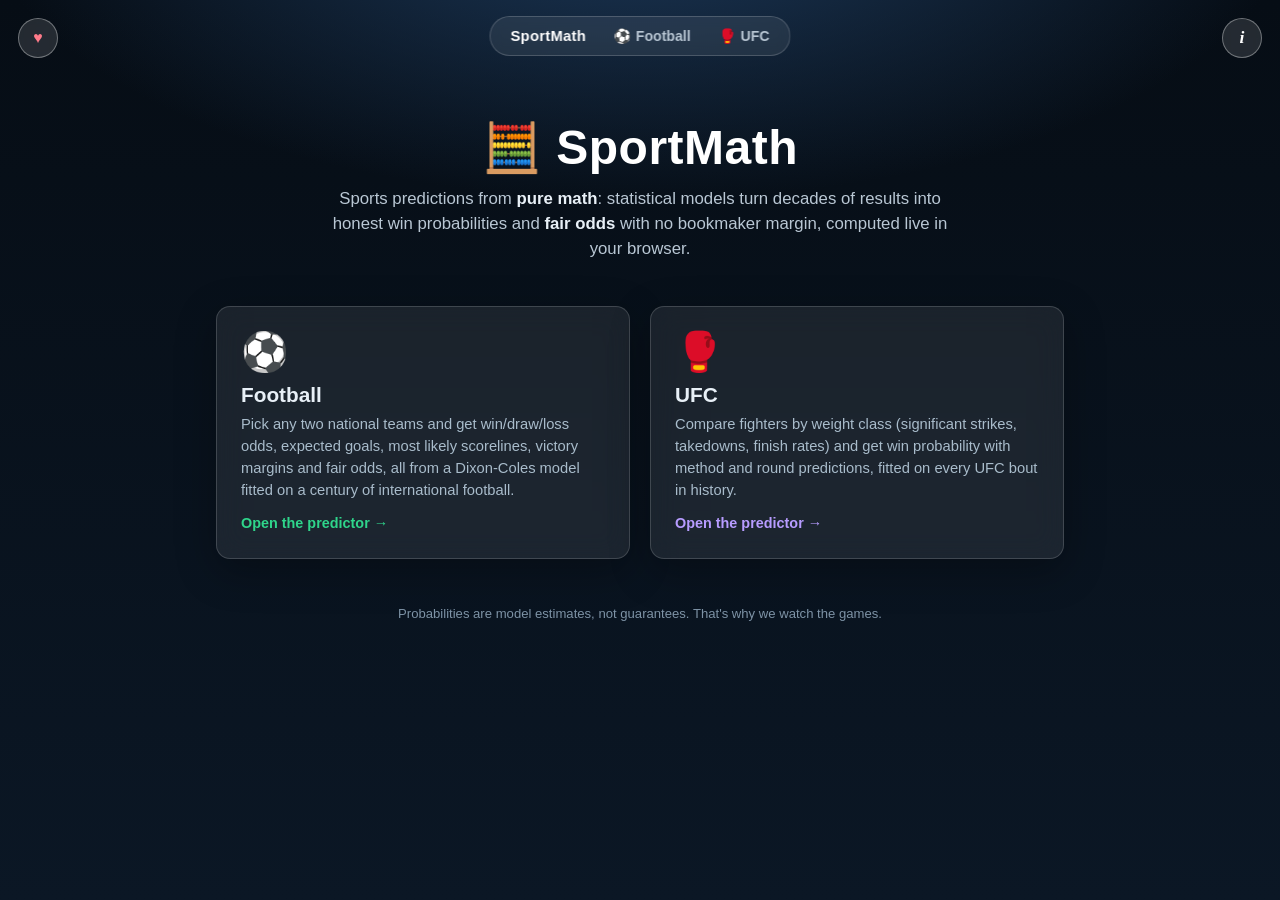
==== web/index.html @ b3342089 "Initial commit" ====
<!DOCTYPE html>
<html lang="en">
<head>
  <meta charset="UTF-8">
  <meta name="viewport" content="width=device-width, initial-scale=1.0">
  <title>SportMath: sports predictions from pure math</title>
  <meta name="description" content="SportMath turns decades of sports data into honest win probabilities and fair odds with no bookmaker margin, everything computed live in your browser.">

  <!-- social link previews (Open Graph + Twitter) -->
  <meta property="og:type" content="website">
  <meta property="og:title" content="SportMath: sports predictions from pure math">
  <meta property="og:description" content="Honest win probabilities and fair odds computed from statistical models, live in your browser. Football now, UFC coming.">
  <meta property="og:url" content="https://xackerlud31337.github.io/worldcup-predictor/">
  <meta property="og:image" content="https://xackerlud31337.github.io/worldcup-predictor/og-home.png">
  <meta property="og:image:width" content="1200">
  <meta property="og:image:height" content="630">
  <meta name="twitter:card" content="summary_large_image">
  <meta name="twitter:title" content="SportMath: sports predictions from pure math">
  <meta name="twitter:description" content="Honest win probabilities and fair odds computed from statistical models, live in your browser.">
  <meta name="twitter:image" content="https://xackerlud31337.github.io/worldcup-predictor/og-home.png">

  <link rel="icon" href="data:image/svg+xml,<svg xmlns='http://www.w3.org/2000/svg' viewBox='0 0 100 100'><text y='.9em' font-size='90'>&#129518;</text></svg>">
  <style>
    :root {
      --bg: #060d15;
      --bg2: #0b1725;
      --ink: #16232f;
      --muted: #6b7a88;
      --line: #e4e9ee;
      --accent: #3b82f6;      /* homepage is blue; football green, UFC purple */
      --accent-dark: #2563eb;
      --radius: 14px;
    }
    * { box-sizing: border-box; }
    body {
      margin: 0;
      font-family: -apple-system, BlinkMacSystemFont, "Segoe UI", Roboto,
                   "Helvetica Neue", Arial, sans-serif;
      color: #fff;
      background:
        radial-gradient(1100px 500px at 50% -100px, #1d3a5c 0%, transparent 60%),
        linear-gradient(180deg, var(--bg) 0%, var(--bg2) 100%);
      min-height: 100vh;
    }

    /* corner buttons (glyphs from CSS so crawlers don't scrape them) */
    .info-fab {
      position: absolute;
      top: 18px;
      right: 18px;
      z-index: 60;
      width: 40px;
      height: 40px;
      border-radius: 50%;
      border: 1px solid rgba(255, 255, 255, .35);
      background: rgba(255, 255, 255, .12);
      color: #fff;
      font: italic 700 1.1rem/1 Georgia, "Times New Roman", serif;
      cursor: pointer;
      backdrop-filter: blur(4px);
      -webkit-backdrop-filter: blur(4px);
      transition: background .15s, transform .15s;
    }
    .info-fab:hover { background: rgba(255, 255, 255, .28); transform: scale(1.07); }
    .info-fab::before { content: "i"; }
    .donate-fab {
      left: 18px;
      right: auto;
      font: 700 1rem/1 -apple-system, BlinkMacSystemFont, "Segoe UI", sans-serif;
      color: #ff7b8a;
    }
    .donate-fab::before { content: "\2665"; }

    /* top nav */
    .topnav {
      position: absolute;
      top: 16px;
      left: 50%;
      transform: translateX(-50%);
      z-index: 55;
      display: flex;
      align-items: center;
      gap: 4px;
      padding: 5px 8px;
      border-radius: 999px;
      border: 1px solid rgba(255, 255, 255, .18);
      background: rgba(255, 255, 255, .08);
      backdrop-filter: blur(6px);
      -webkit-backdrop-filter: blur(6px);
      white-space: nowrap;
    }
    .nav-brand {
      padding: 6px 12px;
      font-weight: 800;
      font-size: .92rem;
      letter-spacing: .02em;
      color: #fff;
      text-decoration: none;
      border-radius: 999px;
    }
    .nav-brand:hover { background: rgba(255, 255, 255, .12); }
    .nav-item {
      padding: 6px 12px;
      font-size: .88rem;
      font-weight: 600;
      color: #b9c7d4;
      text-decoration: none;
      border-radius: 999px;
    }
    a.nav-item:hover { color: #fff; background: rgba(255, 255, 255, .12); }
    .nav-item.active { color: #fff; background: rgba(59, 130, 246, .35); }
    .nav-item.soon { cursor: default; opacity: .65; }
    .nav-item.soon i {
      font-style: normal;
      font-size: .62rem;
      font-weight: 800;
      text-transform: uppercase;
      letter-spacing: .05em;
      background: rgba(255, 255, 255, .18);
      border-radius: 999px;
      padding: 2px 6px;
      margin-left: 3px;
      vertical-align: 1px;
    }

    /* layout */
    .wrap {
      max-width: 880px;
      margin: 0 auto;
      padding: 120px 16px 48px;
      text-align: center;
    }
    h1 { margin: 0 0 10px; font-size: 3rem; letter-spacing: .5px; }
    .tagline {
      margin: 0 auto 44px;
      max-width: 620px;
      color: #b9c7d4;
      font-size: 1.05rem;
      line-height: 1.5;
    }
    .tagline b { color: #e8f0f7; }

    .sports {
      display: grid;
      grid-template-columns: 1fr 1fr;
      gap: 20px;
      text-align: left;
    }
    .sport-card {
      display: block;
      background: rgba(255, 255, 255, .08);
      border: 1px solid rgba(255, 255, 255, .16);
      backdrop-filter: blur(14px);
      -webkit-backdrop-filter: blur(14px);
      color: #e8f0f7;
      border-radius: var(--radius);
      padding: 26px 24px;
      text-decoration: none;
      box-shadow: 0 12px 40px rgba(0, 0, 0, .3);
      transition: transform .15s, box-shadow .15s, background .15s;
    }
    a.sport-card:hover {
      transform: translateY(-4px);
      background: rgba(255, 255, 255, .13);
      box-shadow: 0 18px 50px rgba(0, 0, 0, .45);
    }
    .sport-icon { font-size: 2.4rem; line-height: 1; }
    .sport-card h2 { margin: 12px 0 6px; font-size: 1.3rem; }
    .sport-card p { margin: 0; color: #a9bccb; font-size: .92rem; line-height: 1.5; }
    .sport-cta {
      display: inline-block;
      margin-top: 14px;
      font-weight: 700;
      font-size: .9rem;
      color: #2fd58b;
    }
    .sport-card.disabled { opacity: .7; cursor: default; }
    .soon-chip {
      display: inline-block;
      margin-top: 14px;
      font-size: .72rem;
      font-weight: 800;
      text-transform: uppercase;
      letter-spacing: .06em;
      background: rgba(167, 139, 250, .18); /* purple — UFC's future accent */
      color: #c4b5fd;
      border-radius: 999px;
      padding: 5px 10px;
    }

    .foot {
      margin-top: 44px;
      color: #7e93a6;
      font-size: .82rem;
      line-height: 1.6;
    }

    /* popups (shared look with the sport pages) */
    .info-overlay {
      position: fixed;
      inset: 0;
      z-index: 70;
      background: rgba(8, 18, 28, .55);
      backdrop-filter: blur(3px);
      -webkit-backdrop-filter: blur(3px);
      display: flex;
      align-items: center;
      justify-content: center;
      padding: 20px;
      animation: fadein .2s ease;
    }
    @keyframes fadein { from { opacity: 0; } }
    .info-overlay[hidden] { display: none; }
    .info-modal {
      position: relative;
      max-width: 560px;
      max-height: 82vh;
      overflow-y: auto;
      background: rgba(16, 30, 46, .88);
      backdrop-filter: blur(16px);
      -webkit-backdrop-filter: blur(16px);
      border: 1px solid rgba(255, 255, 255, .22);
      border-radius: var(--radius);
      padding: 28px 30px;
      box-shadow: 0 24px 60px rgba(0, 0, 0, .45);
      color: #e8f0f7;
      text-align: left;
    }
    .info-modal h2 { margin: 0 0 12px; font-size: 1.3rem; padding-right: 28px; }
    .info-body { margin: 0; line-height: 1.62; font-size: .95rem; }
    .info-close {
      position: absolute;
      top: 12px;
      right: 14px;
      border: none;
      background: none;
      font-size: 1.6rem;
      line-height: 1;
      color: #9fb2c2;
      cursor: pointer;
      padding: 2px 6px;
    }
    .info-close:hover { color: #fff; }
    .donate-option { margin-top: 18px; }
    .donate-label {
      display: block;
      margin-bottom: 7px;
      font-size: .78rem;
      font-weight: 700;
      text-transform: uppercase;
      letter-spacing: .06em;
      color: #9fb2c2;
    }
    .donate-row { display: flex; align-items: stretch; gap: 8px; flex-wrap: wrap; }
    .donate-row code {
      flex: 1 1 auto;
      min-width: 0;
      display: flex;
      align-items: center;
      background: rgba(255, 255, 255, .08);
      border: 1px solid rgba(255, 255, 255, .16);
      border-radius: 8px;
      padding: 9px 11px;
      font-size: .82rem;
      word-break: break-all;
    }
    .copy-btn {
      flex: none;
      display: inline-flex;
      align-items: center;
      border: 1px solid rgba(255, 255, 255, .16);
      background: rgba(255, 255, 255, .08);
      border-radius: 8px;
      padding: 8px 14px;
      font-size: .85rem;
      font-weight: 700;
      color: #e8f0f7;
      cursor: pointer;
      text-decoration: none;
      transition: border-color .15s, color .15s, background .15s;
    }
    .copy-btn:hover { border-color: var(--accent); color: #7fb0ff; }
    .copy-btn.copied { border-color: var(--accent); background: var(--accent); color: #fff; }

    @media (max-width: 640px) {
      .info-fab { width: 36px; height: 36px; top: 12px; right: 12px; }
      .donate-fab { left: 12px; right: auto; }
      .topnav { top: 12px; padding: 4px 6px; }
      .nav-txt { display: none; }
      .nav-brand { font-size: .85rem; padding: 6px 9px; }
      .nav-item { padding: 6px 9px; }
      .wrap { padding-top: 96px; }
      h1 { font-size: 2.1rem; }
      .sports { grid-template-columns: 1fr; }
      .info-overlay { padding: 12px; }
      .info-modal { padding: 20px 18px; max-height: 88vh; }
    }
    @media (hover: none) {
      body { background-attachment: scroll; }
    }
  </style>
</head>
<body>
  <button type="button" id="info-btn" class="info-fab" title="What is SportMath?" aria-label="What is SportMath?"></button>
  <button type="button" id="donate-btn" class="info-fab donate-fab" title="Support the project" aria-label="Support the project"></button>

  <nav class="topnav" aria-label="Sports">
    <a href="./" class="nav-brand">SportMath</a>
    <a href="football/" class="nav-item">&#9917;<span class="nav-txt"> Football</span></a>
    <a href="ufc/" class="nav-item">&#129354;<span class="nav-txt"> UFC</span></a>
  </nav>

  <main class="wrap">
    <h1>&#129518; SportMath</h1>
    <p class="tagline">Sports predictions from <b>pure math</b>: statistical models turn
      decades of results into honest win probabilities and <b>fair odds</b> with no bookmaker
      margin, computed live in your browser.</p>

    <div class="sports">
      <a class="sport-card" href="football/">
        <span class="sport-icon">&#9917;</span>
        <h2>Football</h2>
        <p>Pick any two national teams and get win/draw/loss odds, expected goals, most likely
          scorelines, victory margins and fair odds, all from a Dixon-Coles model fitted on a
          century of international football.</p>
        <span class="sport-cta">Open the predictor &rarr;</span>
      </a>

      <a class="sport-card" href="ufc/">
        <span class="sport-icon">&#129354;</span>
        <h2>UFC</h2>
        <p>Compare fighters by weight class (significant strikes, takedowns, finish rates)
          and get win probability with method and round predictions, fitted on every
          UFC bout in history.</p>
        <span class="sport-cta" style="color:#b79cff;">Open the predictor &rarr;</span>
      </a>
    </div>

    <footer class="foot">
      Probabilities are model estimates, not guarantees. That's why we watch the games.
    </footer>
  </main>

  <div id="info-overlay" class="info-overlay" hidden>
    <div class="info-modal" role="dialog" aria-modal="true" aria-labelledby="info-title">
      <button type="button" id="info-close" class="info-close" aria-label="Close">&times;</button>
      <h2 id="info-title">What is SportMath?</h2>
      <p class="info-body">
        SportMath is a collection of sports predictors built on one idea: <b>probabilities,
        not opinions</b>. Each sport section fits a statistical model on decades of real
        results (for football, a Dixon-Coles goal model over 30,000+ international
        matches) and turns any matchup you pick into win probabilities, expected
        scorelines and <b>fair odds</b>: the break-even betting price implied by the math,
        before any bookmaker adds their margin. Compare those fair odds with a bookmaker's
        and you can see instantly which side of the price you're on. Everything is computed
        live in your browser: no server, no login, no tracking of who you are. Each
        sport's page has its own &#9432; button explaining exactly how its model works.
        Estimates, not guarantees. That's why we watch the games.
      </p>
    </div>
  </div>

  <div id="donate-overlay" class="info-overlay" hidden>
    <div class="info-modal" role="dialog" aria-modal="true" aria-labelledby="donate-title">
      <button type="button" id="donate-close" class="info-close" aria-label="Close">&times;</button>
      <h2 id="donate-title">&#9829; Support the project</h2>
      <p class="info-body">
        SportMath is free, open and runs entirely in your browser. If it made the games
        a little more fun, you can chip in to keep it running and growing. Any
        amount is hugely appreciated!
      </p>
      <div class="donate-option">
        <span class="donate-label">&#8383; Bitcoin</span>
        <div class="donate-row">
          <code>bc1qwvxqvyzkzn9nn28hrmrd55s8ys7un9p4jnryll</code>
          <button type="button" class="copy-btn" data-copy="bc1qwvxqvyzkzn9nn28hrmrd55s8ys7un9p4jnryll">Copy</button>
        </div>
      </div>
      <div class="donate-option">
        <span class="donate-label">Revolut</span>
        <div class="donate-row">
          <code>@ivanmandev77</code>
          <button type="button" class="copy-btn" data-copy="@ivanmandev77">Copy</button>
          <a class="copy-btn" href="https://revolut.me/ivanmandev77" target="_blank" rel="noopener">Open&nbsp;&#8599;</a>
        </div>
      </div>
      <div class="donate-option">
        <span class="donate-label">Made by</span>
        <div class="donate-row">
          <code>xackerlud.com</code>
          <a class="copy-btn" href="https://www.xackerlud.com/" target="_blank" rel="noopener">Open&nbsp;&#8599;</a>
        </div>
      </div>
    </div>
  </div>

  <script>
    const infoOverlay = document.getElementById("info-overlay");
    const donateOverlay = document.getElementById("donate-overlay");
    document.getElementById("info-btn").onclick = () => { infoOverlay.hidden = false; };
    document.getElementById("info-close").onclick = () => { infoOverlay.hidden = true; };
    document.getElementById("donate-btn").onclick = () => { donateOverlay.hidden = false; };
    document.getElementById("donate-close").onclick = () => { donateOverlay.hidden = true; };
    [infoOverlay, donateOverlay].forEach((ov) => {
      ov.addEventListener("click", (e) => { if (e.target === ov) ov.hidden = true; });
    });
    document.addEventListener("keydown", (e) => {
      if (e.key === "Escape") { infoOverlay.hidden = true; donateOverlay.hidden = true; }
    });
    document.querySelectorAll(".copy-btn[data-copy]").forEach((btn) => {
      btn.onclick = async () => {
        try { await navigator.clipboard.writeText(btn.dataset.copy); }
        catch (e) {
          const ta = document.createElement("textarea");
          ta.value = btn.dataset.copy;
          document.body.appendChild(ta); ta.select();
          document.execCommand("copy"); ta.remove();
        }
        const old = btn.textContent;
        btn.textContent = "Copied!";
        btn.classList.add("copied");
        setTimeout(() => { btn.textContent = old; btn.classList.remove("copied"); }, 1500);
      };
    });
  </script>
  <!-- GoatCounter analytics -->
  <script data-goatcounter="https://xackerlud-worldcup.goatcounter.com/count"
          async src="//gc.zgo.at/count.js"></script>
</body>
</html>
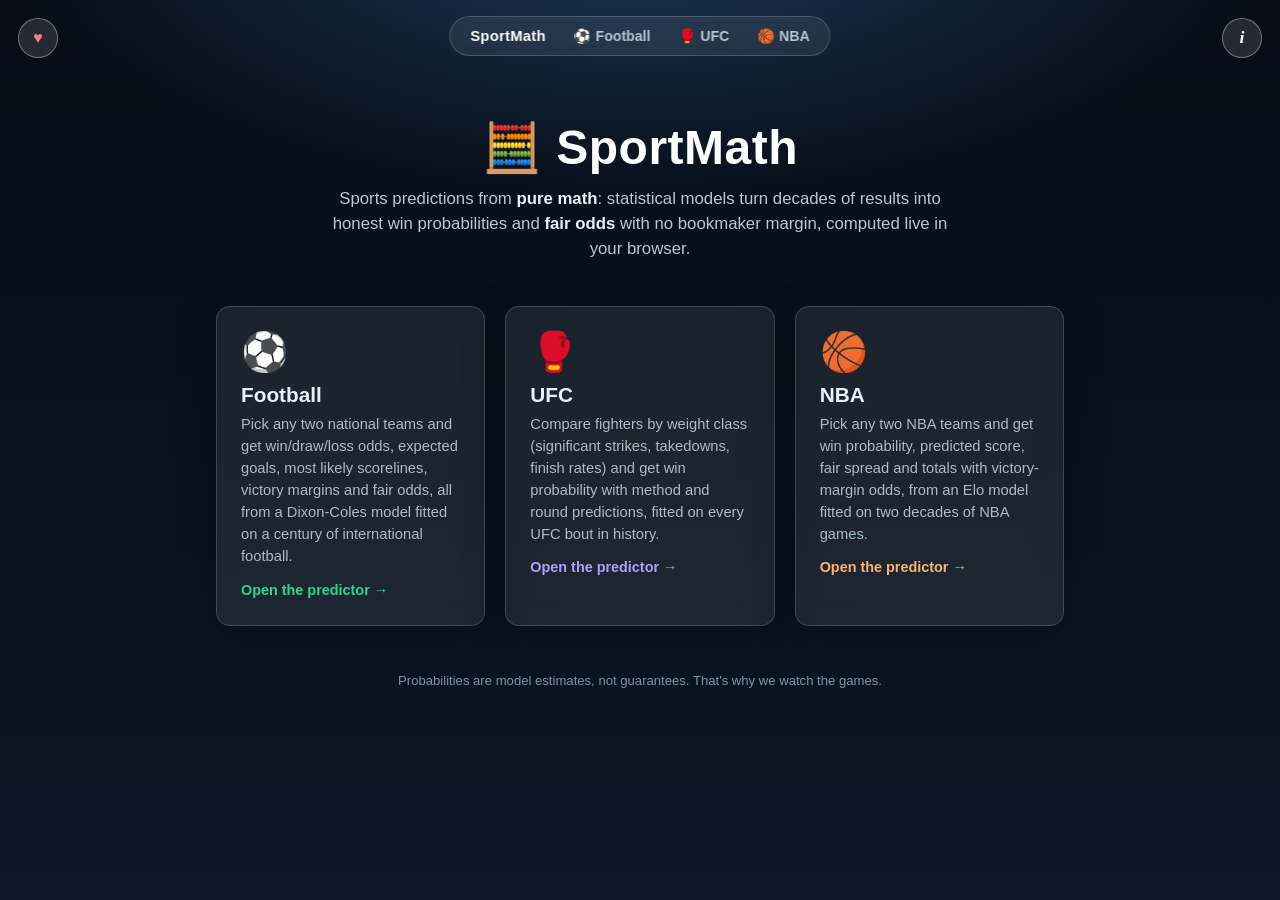
==== commit d12494bd: "Add NBA section: Elo + normal-margin model fitted on two decades of games nba_build.py downloads eve" ====
--- a/web/index.html
+++ b/web/index.html
@@ -9,7 +9,7 @@
   <!-- social link previews (Open Graph + Twitter) -->
   <meta property="og:type" content="website">
   <meta property="og:title" content="SportMath: sports predictions from pure math">
-  <meta property="og:description" content="Honest win probabilities and fair odds computed from statistical models, live in your browser. Football now, UFC coming.">
+  <meta property="og:description" content="Honest win probabilities and fair odds computed from statistical models, live in your browser. Football, UFC and NBA.">
   <meta property="og:url" content="https://xackerlud31337.github.io/worldcup-predictor/">
   <meta property="og:image" content="https://xackerlud31337.github.io/worldcup-predictor/og-home.png">
   <meta property="og:image:width" content="1200">
@@ -142,7 +142,7 @@
 
     .sports {
       display: grid;
-      grid-template-columns: 1fr 1fr;
+      grid-template-columns: repeat(3, 1fr);
       gap: 20px;
       text-align: left;
     }
@@ -308,6 +308,7 @@
     <a href="./" class="nav-brand">SportMath</a>
     <a href="football/" class="nav-item">&#9917;<span class="nav-txt"> Football</span></a>
     <a href="ufc/" class="nav-item">&#129354;<span class="nav-txt"> UFC</span></a>
+    <a href="nba/" class="nav-item">&#127936;<span class="nav-txt"> NBA</span></a>
   </nav>
 
   <main class="wrap">
@@ -333,6 +334,15 @@
           and get win probability with method and round predictions, fitted on every
           UFC bout in history.</p>
         <span class="sport-cta" style="color:#b79cff;">Open the predictor &rarr;</span>
+      </a>
+
+      <a class="sport-card" href="nba/">
+        <span class="sport-icon">&#127936;</span>
+        <h2>NBA</h2>
+        <p>Pick any two NBA teams and get win probability, predicted score, fair
+          spread and totals with victory-margin odds, from an Elo model fitted
+          on two decades of NBA games.</p>
+        <span class="sport-cta" style="color:#ffb26b;">Open the predictor &rarr;</span>
       </a>
     </div>
 
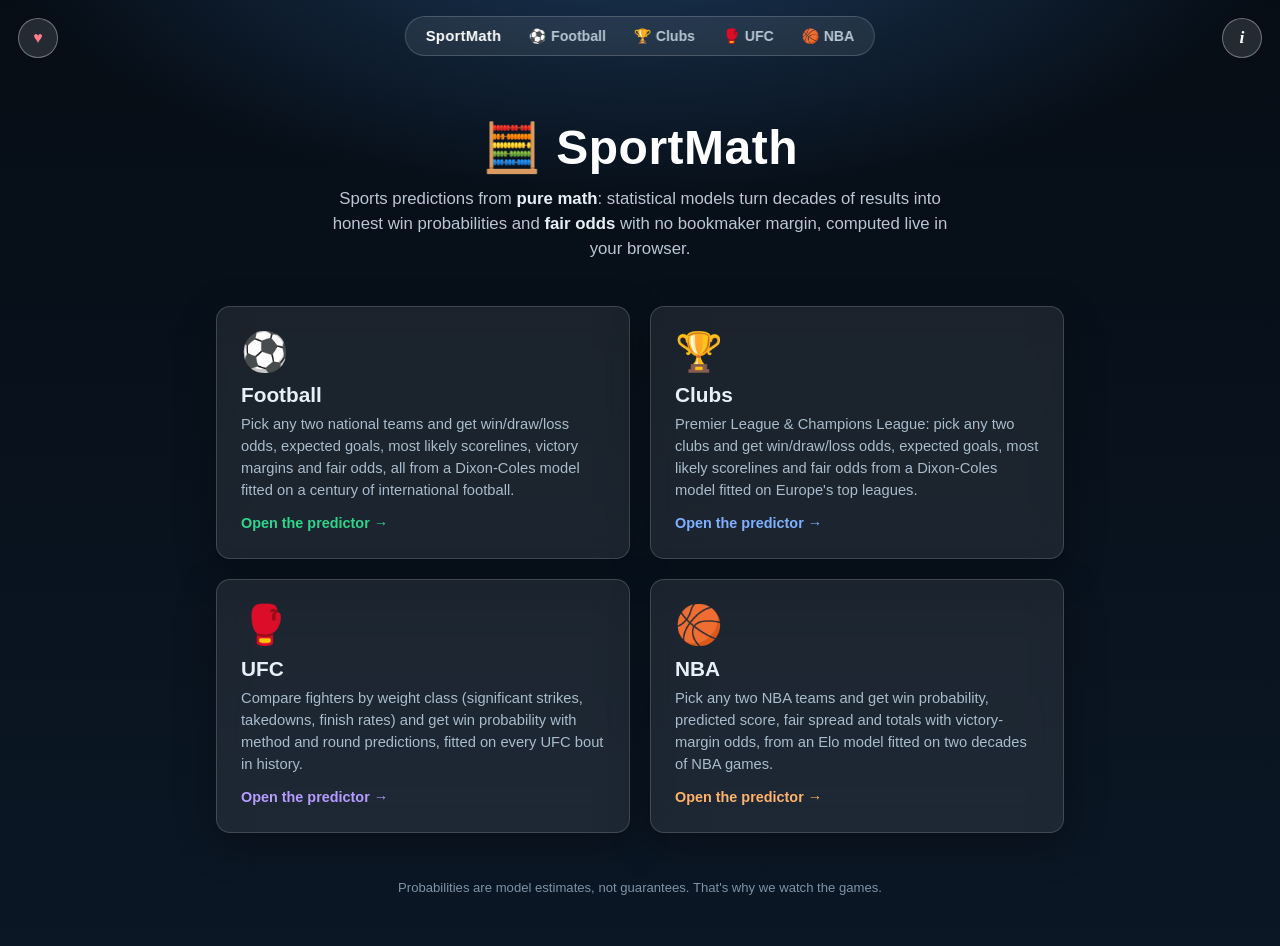
==== commit 1f244611: "Add Clubs section: EPL + Champions League model with player-level squad toggles Dixon-Coles fitted o" ====
--- a/web/index.html
+++ b/web/index.html
@@ -9,7 +9,7 @@
   <!-- social link previews (Open Graph + Twitter) -->
   <meta property="og:type" content="website">
   <meta property="og:title" content="SportMath: sports predictions from pure math">
-  <meta property="og:description" content="Honest win probabilities and fair odds computed from statistical models, live in your browser. Football, UFC and NBA.">
+  <meta property="og:description" content="Honest win probabilities and fair odds computed from statistical models, live in your browser. Football, club football, UFC and NBA.">
   <meta property="og:url" content="https://xackerlud31337.github.io/worldcup-predictor/">
   <meta property="og:image" content="https://xackerlud31337.github.io/worldcup-predictor/og-home.png">
   <meta property="og:image:width" content="1200">
@@ -142,7 +142,7 @@
 
     .sports {
       display: grid;
-      grid-template-columns: repeat(3, 1fr);
+      grid-template-columns: repeat(2, 1fr);
       gap: 20px;
       text-align: left;
     }
@@ -307,6 +307,7 @@
   <nav class="topnav" aria-label="Sports">
     <a href="./" class="nav-brand">SportMath</a>
     <a href="football/" class="nav-item">&#9917;<span class="nav-txt"> Football</span></a>
+    <a href="clubs/" class="nav-item">&#127942;<span class="nav-txt"> Clubs</span></a>
     <a href="ufc/" class="nav-item">&#129354;<span class="nav-txt"> UFC</span></a>
     <a href="nba/" class="nav-item">&#127936;<span class="nav-txt"> NBA</span></a>
   </nav>
@@ -325,6 +326,15 @@
           scorelines, victory margins and fair odds, all from a Dixon-Coles model fitted on a
           century of international football.</p>
         <span class="sport-cta">Open the predictor &rarr;</span>
+      </a>
+
+      <a class="sport-card" href="clubs/">
+        <span class="sport-icon">&#127942;</span>
+        <h2>Clubs</h2>
+        <p>Premier League &amp; Champions League: pick any two clubs and get win/draw/loss
+          odds, expected goals, most likely scorelines and fair odds from a Dixon-Coles
+          model fitted on Europe's top leagues.</p>
+        <span class="sport-cta" style="color:#7fb0ff;">Open the predictor &rarr;</span>
       </a>
 
       <a class="sport-card" href="ufc/">
